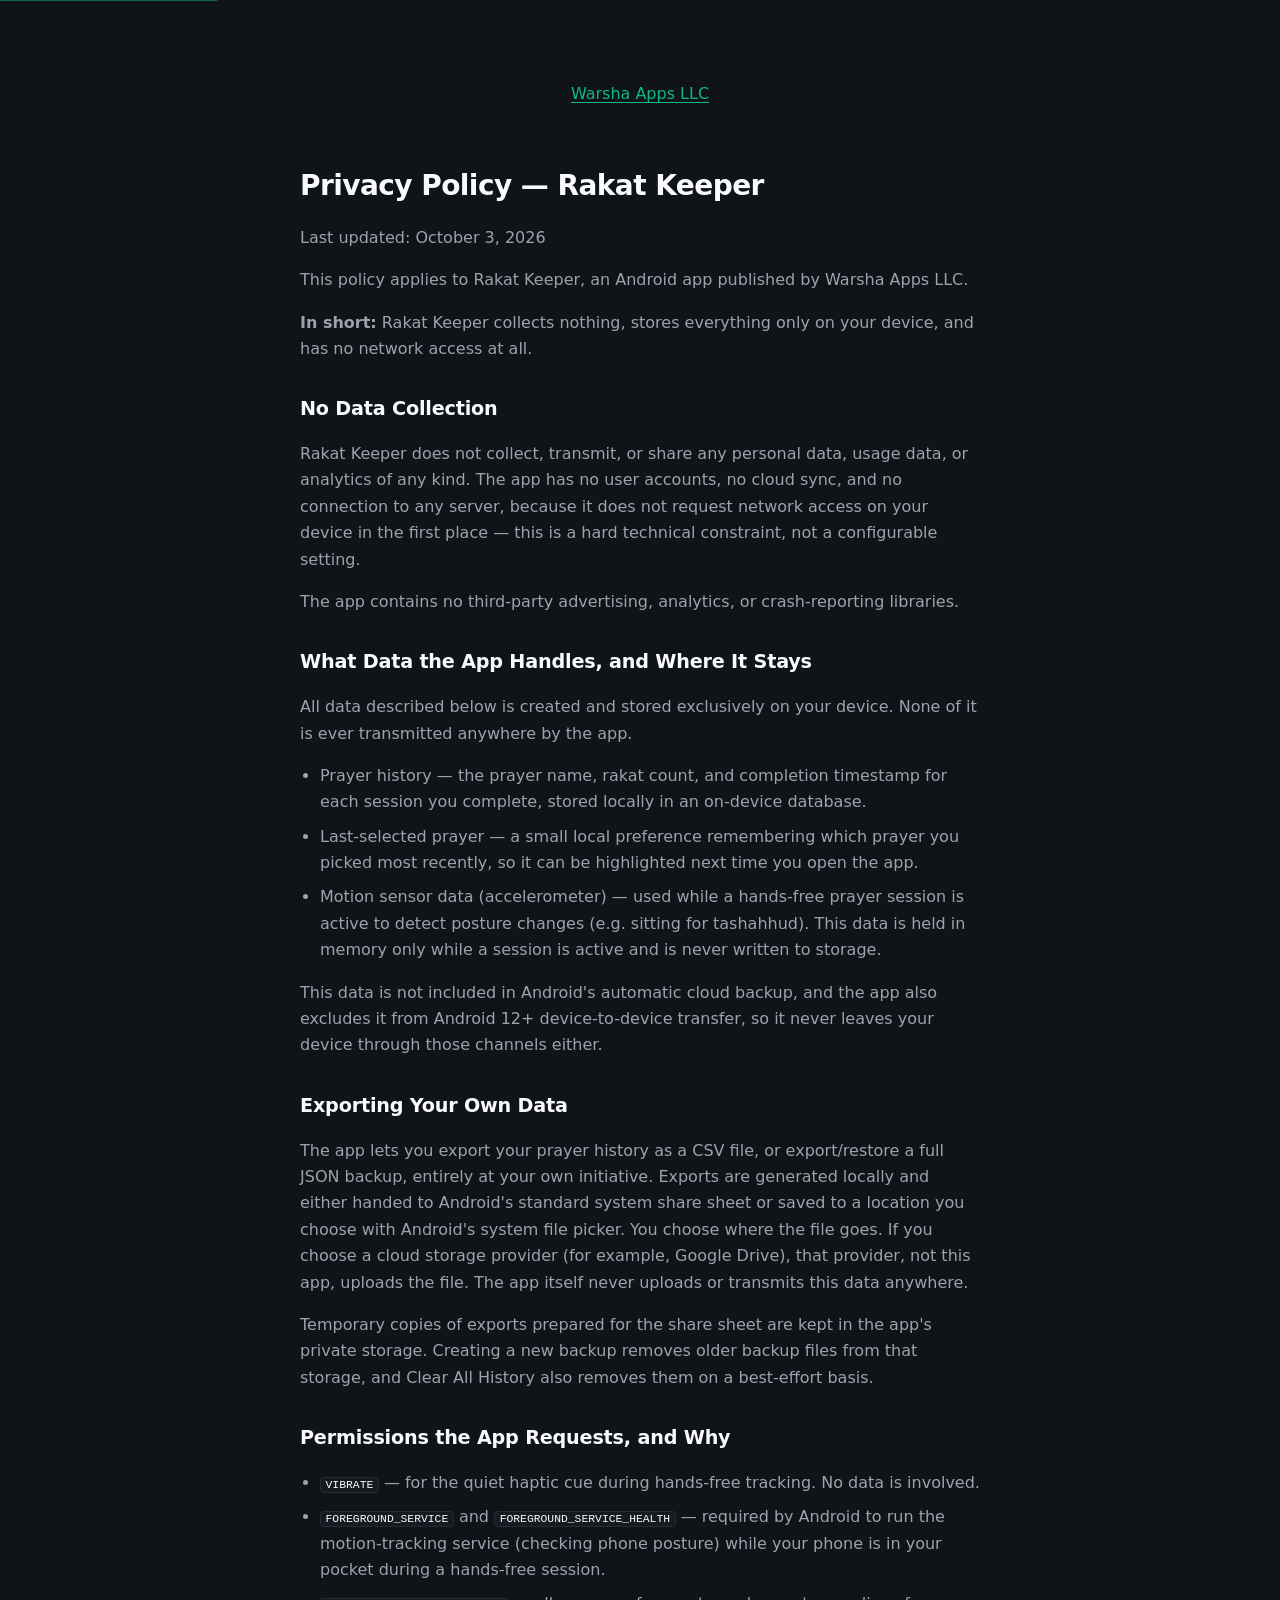
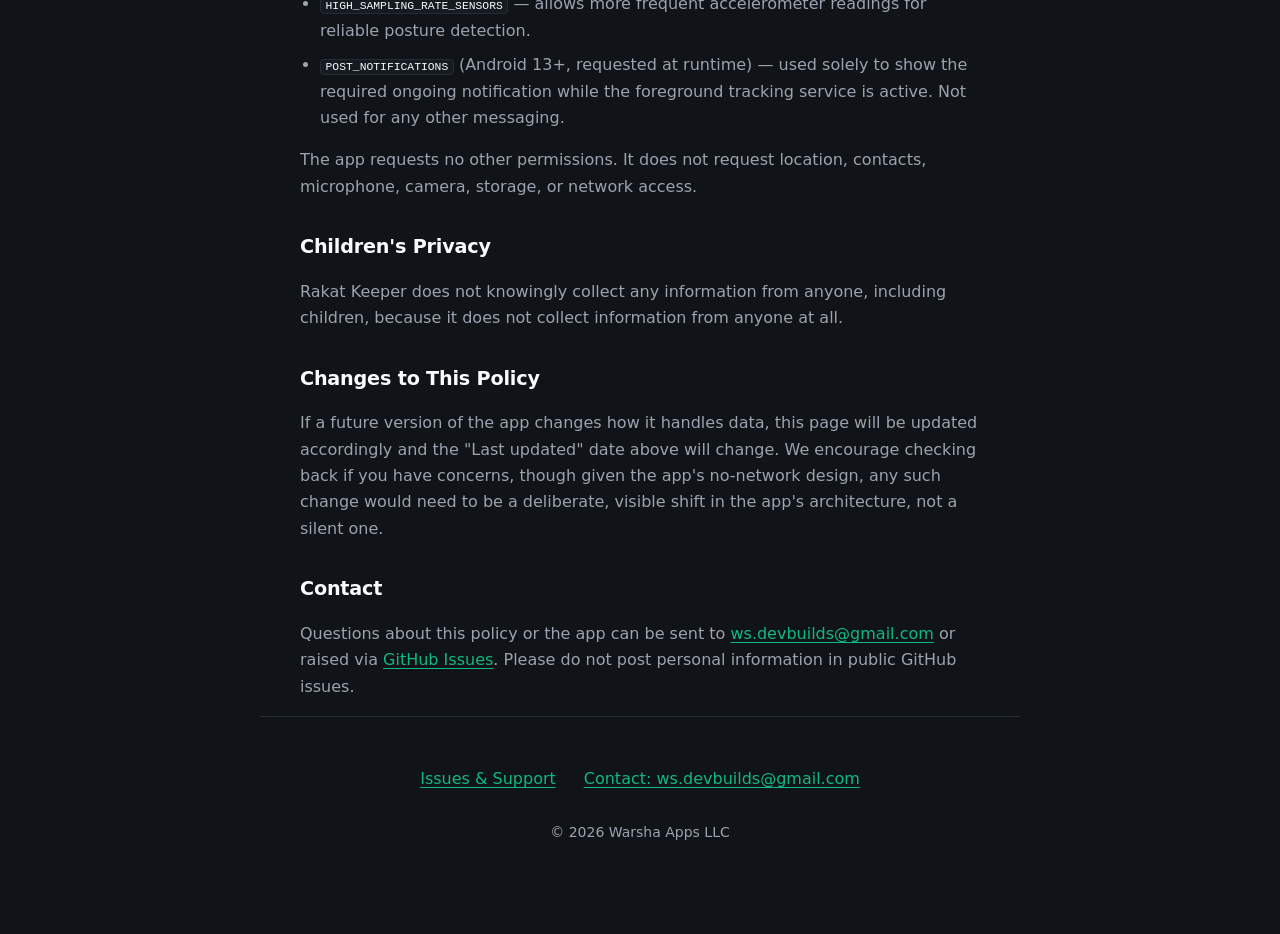
==== privacy/index.html @ 837ea22b "Add privacy policy page at /privacy and link it from the footer" ====
<!DOCTYPE html>
<html lang="en">
<head>
  <meta charset="utf-8">
  <meta name="viewport" content="width=device-width, initial-scale=1.0">
  <title>Privacy Policy - Rakat Keeper | Warsha Apps LLC</title>
  <meta name="description" content="Privacy policy for Rakat Keeper, an Android app published by Warsha Apps LLC.">
  <link rel="icon" href="/favicon.svg" type="image/svg+xml">
  <link rel="stylesheet" href="/styles.css">
</head>
<body>
  <a class="skip-link" href="#main">Skip to main content</a>
  <div class="site-container">
    <header class="hero">
      <a href="/" class="back-link">Warsha Apps LLC</a>
    </header>

    <main id="main" class="policy">
      <h1>Privacy Policy — Rakat Keeper</h1>
      <p>Last updated: October 3, 2026</p>
      <p>This policy applies to Rakat Keeper, an Android app published by Warsha Apps LLC.</p>
      <p><strong>In short:</strong> Rakat Keeper collects nothing, stores everything only on your device, and has no network access at all.</p>

      <h2>No Data Collection</h2>
      <p>Rakat Keeper does not collect, transmit, or share any personal data, usage data, or analytics of any kind. The app has no user accounts, no cloud sync, and no connection to any server, because it does not request network access on your device in the first place — this is a hard technical constraint, not a configurable setting.</p>
      <p>The app contains no third-party advertising, analytics, or crash-reporting libraries.</p>

      <h2>What Data the App Handles, and Where It Stays</h2>
      <p>All data described below is created and stored exclusively on your device. None of it is ever transmitted anywhere by the app.</p>
      <ul>
        <li>Prayer history — the prayer name, rakat count, and completion timestamp for each session you complete, stored locally in an on-device database.</li>
        <li>Last-selected prayer — a small local preference remembering which prayer you picked most recently, so it can be highlighted next time you open the app.</li>
        <li>Motion sensor data (accelerometer) — used while a hands-free prayer session is active to detect posture changes (e.g. sitting for tashahhud). This data is held in memory only while a session is active and is never written to storage.</li>
      </ul>
      <p>This data is not included in Android's automatic cloud backup, and the app also excludes it from Android 12+ device-to-device transfer, so it never leaves your device through those channels either.</p>

      <h2>Exporting Your Own Data</h2>
      <p>The app lets you export your prayer history as a CSV file, or export/restore a full JSON backup, entirely at your own initiative. Exports are generated locally and either handed to Android's standard system share sheet or saved to a location you choose with Android's system file picker. You choose where the file goes. If you choose a cloud storage provider (for example, Google Drive), that provider, not this app, uploads the file. The app itself never uploads or transmits this data anywhere.</p>
      <p>Temporary copies of exports prepared for the share sheet are kept in the app's private storage. Creating a new backup removes older backup files from that storage, and Clear All History also removes them on a best-effort basis.</p>

      <h2>Permissions the App Requests, and Why</h2>
      <ul>
        <li><code>VIBRATE</code> — for the quiet haptic cue during hands-free tracking. No data is involved.</li>
        <li><code>FOREGROUND_SERVICE</code> and <code>FOREGROUND_SERVICE_HEALTH</code> — required by Android to run the motion-tracking service (checking phone posture) while your phone is in your pocket during a hands-free session.</li>
        <li><code>HIGH_SAMPLING_RATE_SENSORS</code> — allows more frequent accelerometer readings for reliable posture detection.</li>
        <li><code>POST_NOTIFICATIONS</code> (Android 13+, requested at runtime) — used solely to show the required ongoing notification while the foreground tracking service is active. Not used for any other messaging.</li>
      </ul>
      <p>The app requests no other permissions. It does not request location, contacts, microphone, camera, storage, or network access.</p>

      <h2>Children's Privacy</h2>
      <p>Rakat Keeper does not knowingly collect any information from anyone, including children, because it does not collect information from anyone at all.</p>

      <h2>Changes to This Policy</h2>
      <p>If a future version of the app changes how it handles data, this page will be updated accordingly and the "Last updated" date above will change. We encourage checking back if you have concerns, though given the app's no-network design, any such change would need to be a deliberate, visible shift in the app's architecture, not a silent one.</p>

      <h2>Contact</h2>
      <p>Questions about this policy or the app can be sent to <a href="mailto:ws.devbuilds@gmail.com">ws.devbuilds@gmail.com</a> or raised via <a href="https://github.com/PlatoonHero/rakat-keeper-issues/issues">GitHub Issues</a>. Please do not post personal information in public GitHub issues.</p>
    </main>

    <footer>
      <nav class="footer-nav" aria-label="Support and policies">
        <ul class="footer-links">
          <li><a href="https://github.com/PlatoonHero/rakat-keeper-issues">Issues &amp; Support</a></li>
          <li><a href="mailto:ws.devbuilds@gmail.com">Contact: ws.devbuilds@gmail.com</a></li>
        </ul>
      </nav>
      <p class="copyright">&copy; 2026 Warsha Apps LLC</p>
    </footer>
  </div>
</body>
</html>
---- styles.css ----
:root {
  color-scheme: dark;
  --bg-color: #101317;
  --card-bg: #161b22;
  --card-border: #262c36;
  --text-main: #f9fafb;
  --text-muted: #9ca3af;
  --accent-color: #10B981;
  --accent-hover: #34d399;
  --focus-ring: #10B981;
}

*,
*::before,
*::after {
  box-sizing: border-box;
}

body {
  margin: 0;
  padding: 0;
  background-color: var(--bg-color);
  color: var(--text-main);
  font-family: system-ui, -apple-system, BlinkMacSystemFont, "Segoe UI", Roboto, Oxygen, Ubuntu, Cantarell, "Helvetica Neue", sans-serif;
  line-height: 1.6;
  min-height: 100vh;
  display: flex;
  flex-direction: column;
}

.skip-link {
  position: fixed;
  top: 0;
  left: 0;
  transform: translateY(-100%);
  background-color: var(--accent-color);
  color: #101317;
  font-weight: 600;
  padding: 12px 16px;
  text-decoration: none;
  z-index: 1000;
  border-radius: 0 0 4px 0;
}

.skip-link:focus {
  transform: translateY(0);
}

.skip-link:hover,
.skip-link:focus-visible {
  color: #101317;
  border-radius: 0 0 4px 0;
  outline-offset: -3px;
}

.site-container {
  width: 100%;
  max-width: 800px;
  margin: 0 auto;
  padding: 0 1.25rem 2.5rem;
  display: flex;
  flex-direction: column;
  flex: 1;
}

header.hero {
  text-align: center;
  padding: 4.5rem 1rem 3rem;
}

h1 {
  font-size: 2.25rem;
  font-weight: 700;
  color: var(--text-main);
  margin: 0 0 0.75rem;
  letter-spacing: -0.02em;
}

.tagline {
  margin: 0 0 1.5rem;
  font-size: 1.15rem;
  color: var(--text-muted);
}

.divider {
  width: 48px;
  height: 2px;
  background-color: var(--accent-color);
  margin: 0 auto;
}

main {
  flex: 1;
}

.intro {
  max-width: 560px;
  margin: 0 auto 3.5rem;
  text-align: center;
}

.intro p {
  margin: 0;
  font-size: 1.05rem;
  color: var(--text-muted);
  line-height: 1.65;
}

h2 {
  font-size: 1.5rem;
  font-weight: 700;
  color: var(--text-main);
  text-align: center;
  margin: 0 0 1.75rem;
  letter-spacing: -0.01em;
}

.approach {
  margin-bottom: 3.5rem;
}

.approach-grid {
  display: grid;
  grid-template-columns: 1fr;
  gap: 1.25rem;
}

@media (min-width: 720px) {
  .approach-grid {
    grid-template-columns: repeat(3, 1fr);
  }
}

.approach-item {
  background-color: var(--card-bg);
  border: 1px solid var(--card-border);
  border-radius: 8px;
  padding: 1.5rem;
  text-align: left;
  transition: border-color 150ms ease;
}

.approach-item h3 {
  font-size: 1.1rem;
  margin: 0 0 0.5rem;
  color: var(--text-main);
}

.approach-item p {
  margin: 0;
  font-size: 0.925rem;
  color: var(--text-muted);
  line-height: 1.55;
}

.apps {
  margin-bottom: 3.5rem;
}

.app-card {
  background-color: var(--card-bg);
  border: 1px solid var(--card-border);
  border-left: 3px solid var(--accent-color);
  border-radius: 8px;
  padding: 1.75rem;
  text-align: left;
  transition: border-color 150ms ease;
}

@media (hover: hover) {
  .approach-item:hover {
    border-color: rgba(16, 185, 129, 0.4);
  }

  .app-card:hover {
    border-color: rgba(16, 185, 129, 0.4);
    border-left-color: var(--accent-color);
  }
}

.app-eyebrow {
  display: inline-block;
  font-size: 0.75rem;
  font-weight: 600;
  color: var(--accent-color);
  text-transform: uppercase;
  letter-spacing: 0.05em;
  margin-bottom: 0.5rem;
}

.app-title {
  margin: 0 0 0.75rem;
  font-size: 1.4rem;
  color: var(--text-main);
}

.app-description {
  margin: 0 0 1.25rem;
  color: var(--text-muted);
  font-size: 0.975rem;
  line-height: 1.65;
}

.feature-list {
  list-style: none;
  padding: 0;
  margin: 0;
  display: flex;
  flex-direction: column;
  gap: 0.5rem;
}

.feature-list li {
  position: relative;
  padding-left: 1.25rem;
  color: var(--text-main);
  font-size: 0.925rem;
  line-height: 1.5;
}

.feature-list li::before {
  content: "";
  position: absolute;
  left: 0;
  top: 0.55em;
  width: 6px;
  height: 6px;
  border-radius: 50%;
  background-color: var(--accent-color);
}

.not-found {
  text-align: center;
  padding: 5rem 1rem;
}

.not-found p {
  color: var(--text-muted);
  font-size: 1.05rem;
  margin: 0 0 2rem;
}

footer {
  margin-top: auto;
  padding: 2.5rem 0 1.5rem;
  border-top: 1px solid var(--card-border);
  text-align: center;
}

.footer-nav {
  margin-bottom: 1.25rem;
}

.footer-links {
  list-style: none;
  padding: 0;
  margin: 0;
  display: flex;
  flex-wrap: wrap;
  justify-content: center;
  align-items: center;
  gap: 1rem 1.75rem;
}

.footer-links a,
.back-link,
a {
  color: var(--accent-color);
  text-decoration: underline;
  text-underline-offset: 3px;
  transition: color 0.15s ease-in-out;
}

.footer-links a,
.back-link {
  display: inline-flex;
  align-items: center;
  min-height: 44px;
}

.footer-links a:hover,
.back-link:hover,
a:hover {
  color: var(--accent-hover);
}

:focus-visible {
  outline: 2px solid var(--focus-ring);
  outline-offset: 3px;
  border-radius: 2px;
}

.copyright {
  margin: 0;
  color: var(--text-muted);
  font-size: 0.875rem;
}

@media (max-width: 480px) {
  .site-container {
    padding: 0 1rem 2rem;
  }

  header.hero {
    padding: 3.5rem 0.5rem 2rem;
  }

  h1 {
    font-size: 1.75rem;
  }

  .app-card {
    padding: 1.25rem;
  }

  .footer-links {
    flex-direction: column;
    align-items: center;
    gap: 0.75rem;
  }
}

@media (prefers-reduced-motion: reduce) {
  *,
  *::before,
  *::after {
    animation-duration: 0.01ms !important;
    animation-iteration-count: 1 !important;
    transition-duration: 0.01ms !important;
    scroll-behavior: auto !important;
  }

  .approach-item,
  .app-card {
    transition: none !important;
  }
}

.policy {
  max-width: 680px;
  margin: 0 auto;
}

.policy h1 {
  text-align: left;
  font-size: 1.75rem;
  margin: 0 0 0.75rem;
}

.policy h2 {
  text-align: left;
  font-size: 1.2rem;
  margin: 2rem 0 0.75rem;
}

.policy p,
.policy li {
  color: var(--text-muted);
  line-height: 1.65;
}

.policy ul {
  padding-left: 1.25rem;
}

.policy li {
  margin-bottom: 0.5rem;
}

.policy code {
  font-size: 0.875em;
  background: var(--card-bg);
  border: 1px solid var(--card-border);
  border-radius: 4px;
  padding: 0.1em 0.4em;
  color: var(--text-main);
}
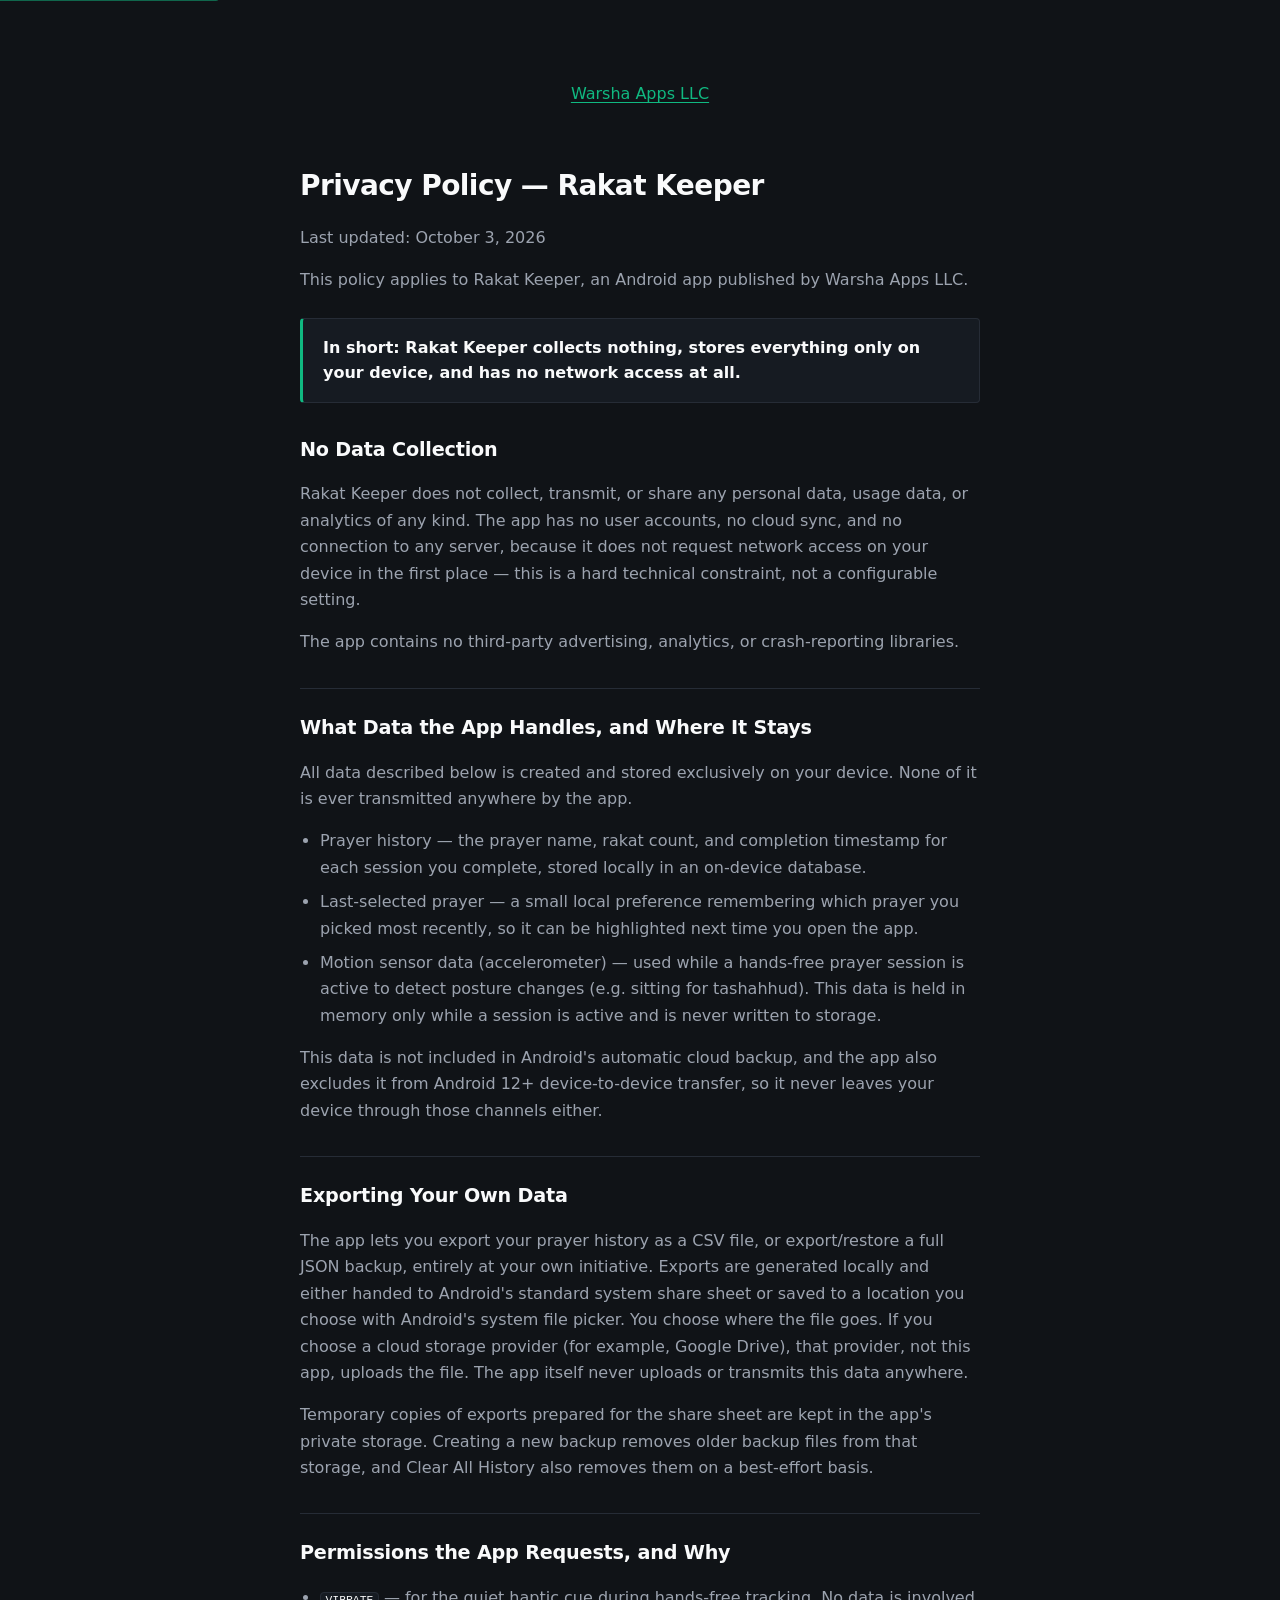
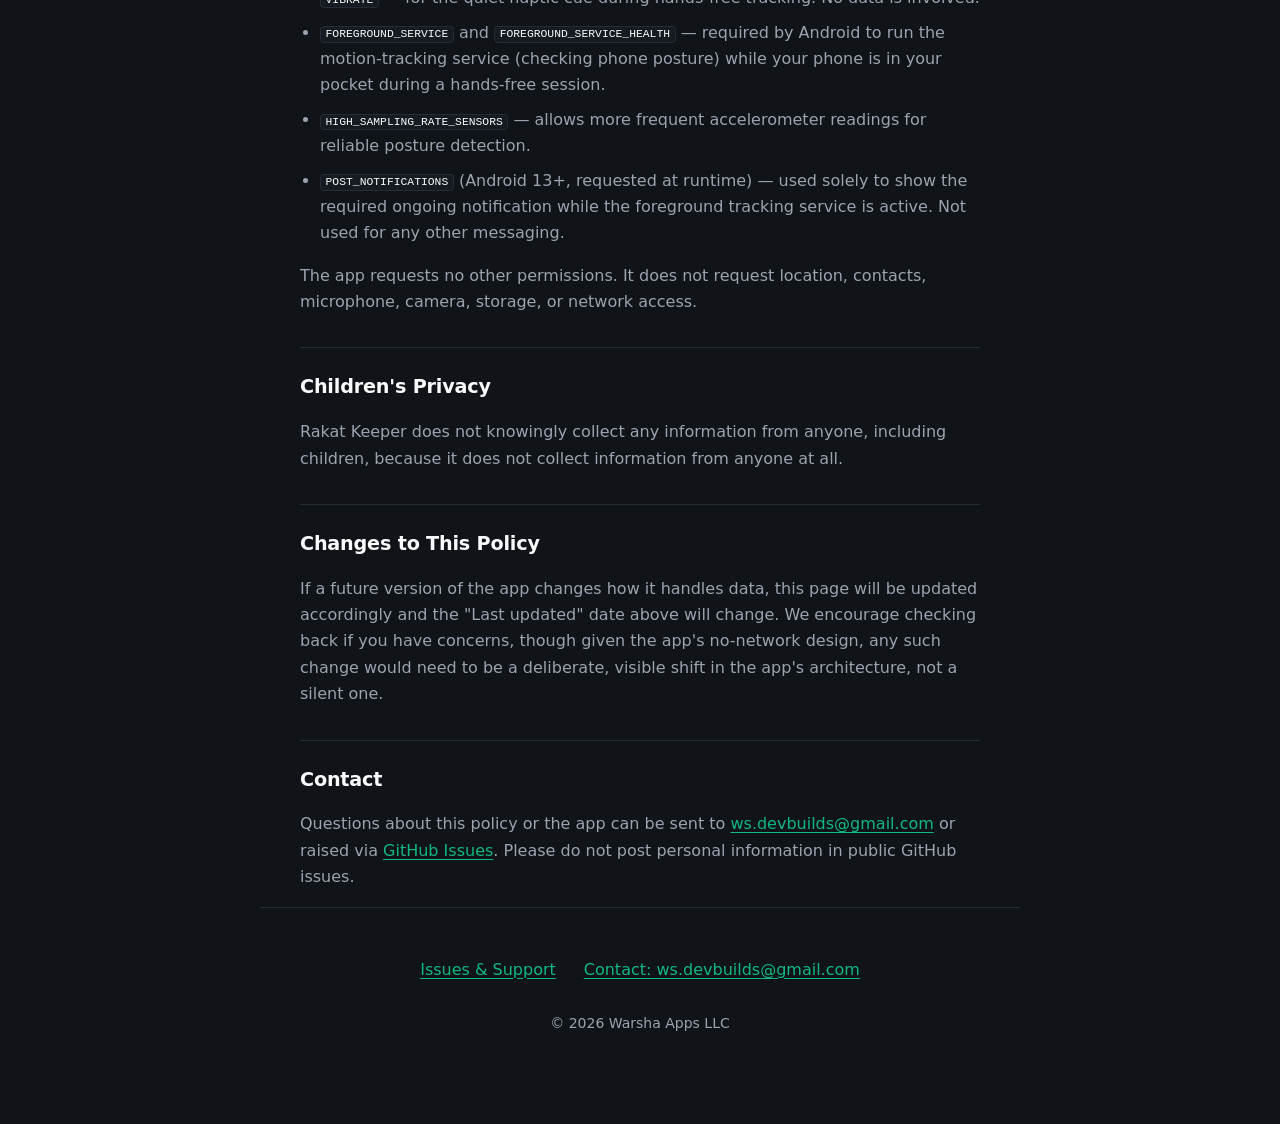
==== commit c934e184: "Add summary callout and section dividers to privacy page; scope link hover to hover-capable devices" ====
--- a/privacy/index.html
+++ b/privacy/index.html
@@ -19,7 +19,9 @@
       <h1>Privacy Policy — Rakat Keeper</h1>
       <p>Last updated: October 3, 2026</p>
       <p>This policy applies to Rakat Keeper, an Android app published by Warsha Apps LLC.</p>
-      <p><strong>In short:</strong> Rakat Keeper collects nothing, stores everything only on your device, and has no network access at all.</p>
+      <div class="summary-box">
+        <strong>In short: Rakat Keeper collects nothing, stores everything only on your device, and has no network access at all.</strong>
+      </div>
 
       <h2>No Data Collection</h2>
       <p>Rakat Keeper does not collect, transmit, or share any personal data, usage data, or analytics of any kind. The app has no user accounts, no cloud sync, and no connection to any server, because it does not request network access on your device in the first place — this is a hard technical constraint, not a configurable setting.</p>
--- a/styles.css
+++ b/styles.css
@@ -278,10 +278,12 @@
   min-height: 44px;
 }
 
-.footer-links a:hover,
-.back-link:hover,
-a:hover {
-  color: var(--accent-hover);
+@media (hover: hover) {
+  .footer-links a:hover,
+  .back-link:hover,
+  a:hover {
+    color: var(--accent-hover);
+  }
 }
 
 :focus-visible {
@@ -347,10 +349,27 @@
   margin: 0 0 0.75rem;
 }
 
+.summary-box {
+  background-color: var(--card-bg);
+  border: 1px solid var(--card-border);
+  border-left: 3px solid var(--accent-color);
+  border-radius: 4px;
+  padding: 1rem 1.25rem;
+  margin: 1.5rem 0;
+  color: var(--text-main);
+}
+
 .policy h2 {
   text-align: left;
   font-size: 1.2rem;
   margin: 2rem 0 0.75rem;
+  padding-top: 1.5rem;
+  border-top: 1px solid var(--card-border);
+}
+
+.policy .summary-box + h2 {
+  border-top: none;
+  padding-top: 0;
 }
 
 .policy p,
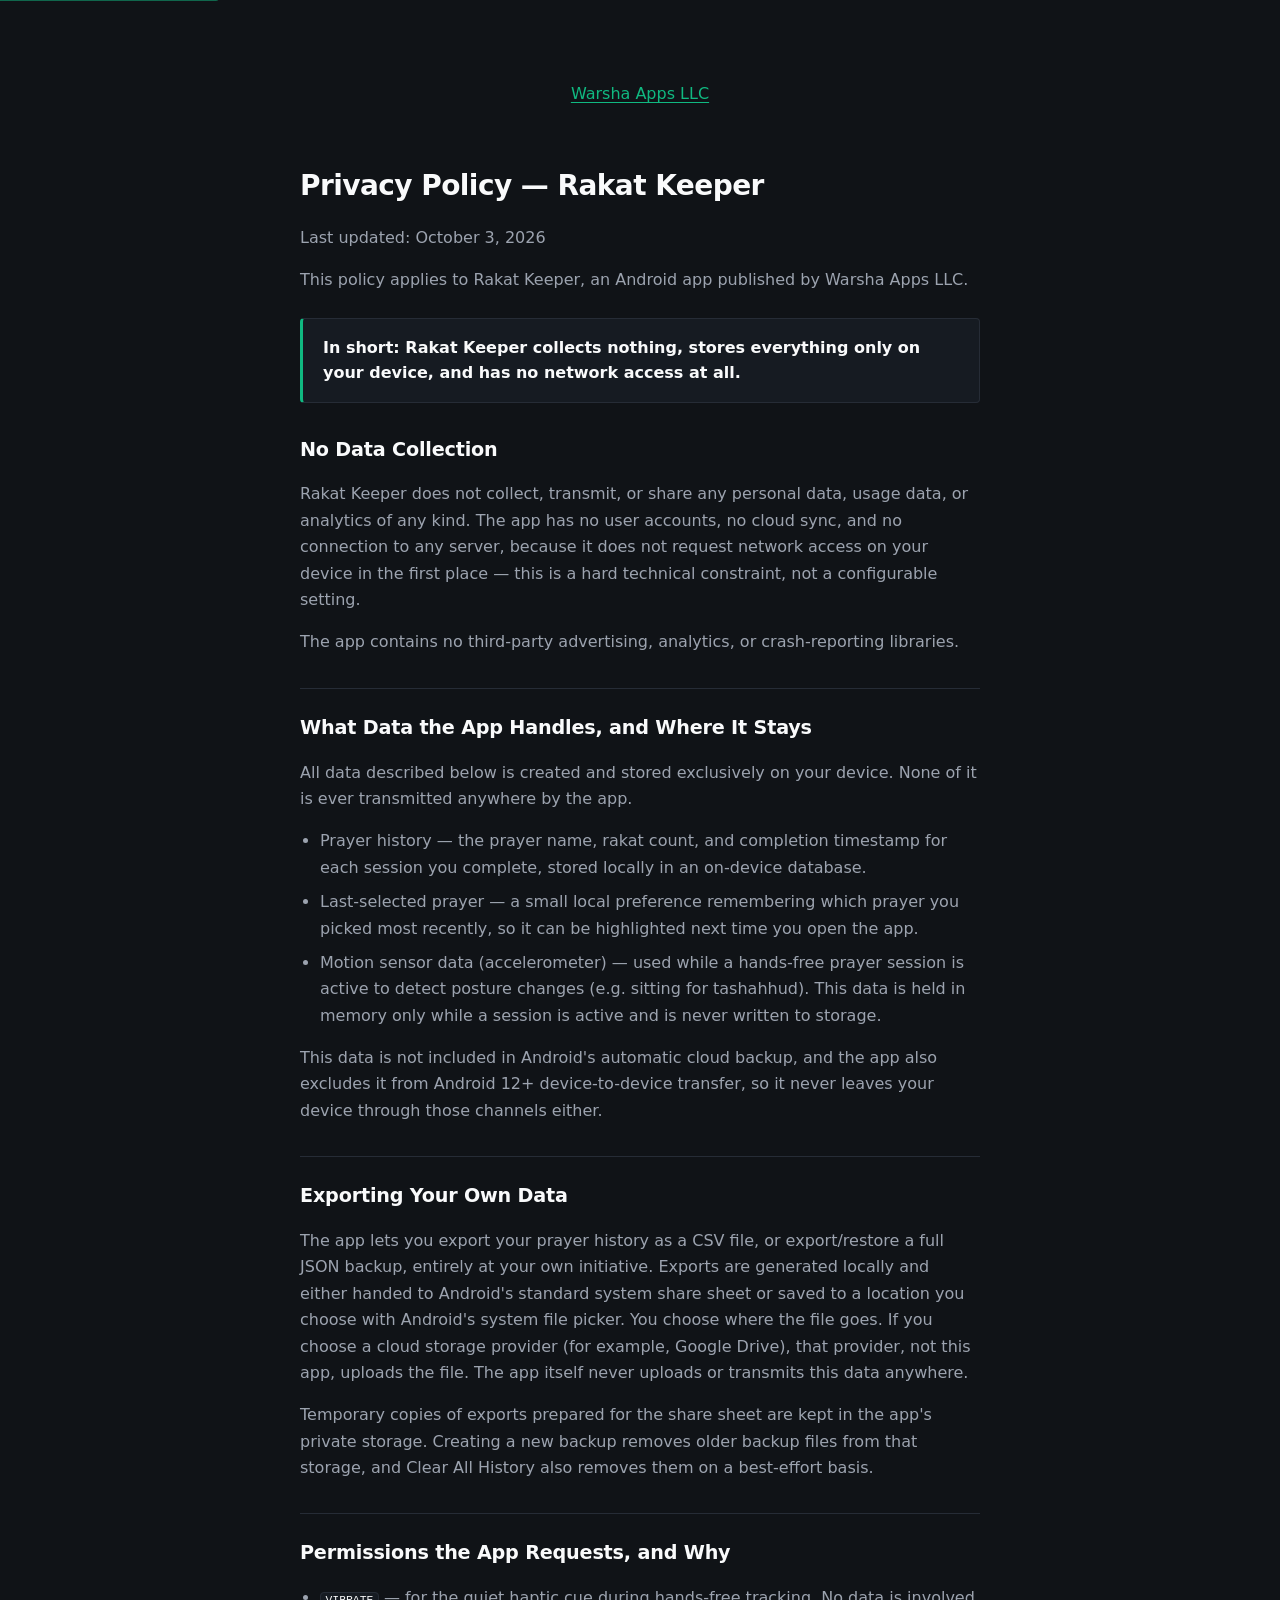
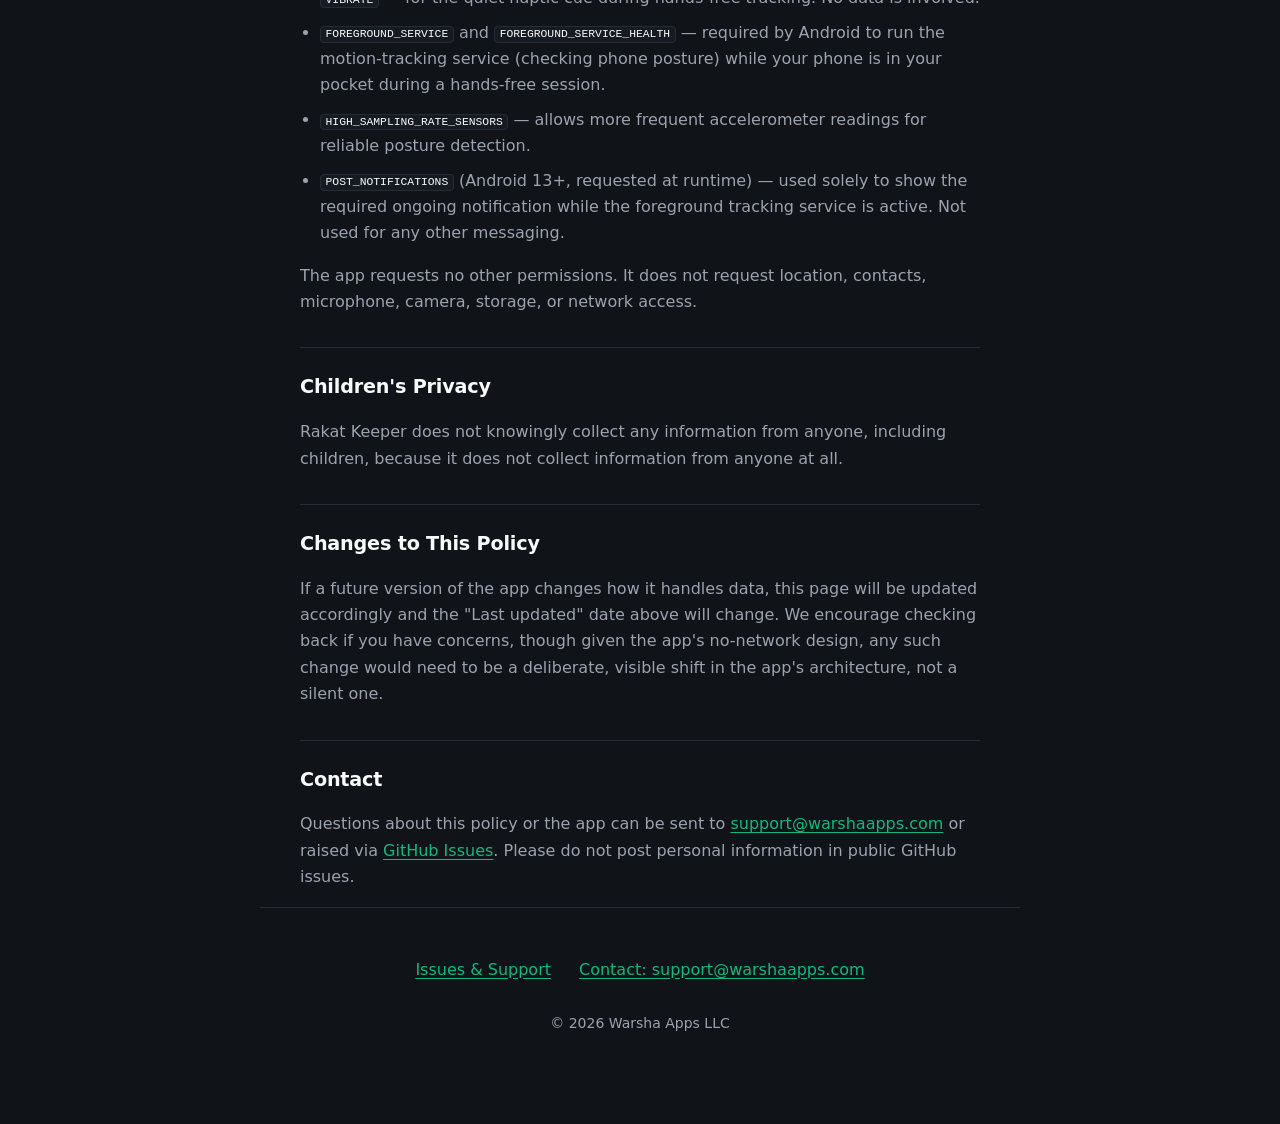
==== commit bb575a86: "Use support@warshaapps.com as the public contact email" ====
--- a/privacy/index.html
+++ b/privacy/index.html
@@ -56,14 +56,14 @@
       <p>If a future version of the app changes how it handles data, this page will be updated accordingly and the "Last updated" date above will change. We encourage checking back if you have concerns, though given the app's no-network design, any such change would need to be a deliberate, visible shift in the app's architecture, not a silent one.</p>
 
       <h2>Contact</h2>
-      <p>Questions about this policy or the app can be sent to <a href="mailto:ws.devbuilds@gmail.com">ws.devbuilds@gmail.com</a> or raised via <a href="https://github.com/PlatoonHero/rakat-keeper-issues/issues">GitHub Issues</a>. Please do not post personal information in public GitHub issues.</p>
+      <p>Questions about this policy or the app can be sent to <a href="mailto:support@warshaapps.com">support@warshaapps.com</a> or raised via <a href="https://github.com/PlatoonHero/rakat-keeper-issues/issues">GitHub Issues</a>. Please do not post personal information in public GitHub issues.</p>
     </main>
 
     <footer>
       <nav class="footer-nav" aria-label="Support and policies">
         <ul class="footer-links">
           <li><a href="https://github.com/PlatoonHero/rakat-keeper-issues">Issues &amp; Support</a></li>
-          <li><a href="mailto:ws.devbuilds@gmail.com">Contact: ws.devbuilds@gmail.com</a></li>
+          <li><a href="mailto:support@warshaapps.com">Contact: support@warshaapps.com</a></li>
         </ul>
       </nav>
       <p class="copyright">&copy; 2026 Warsha Apps LLC</p>
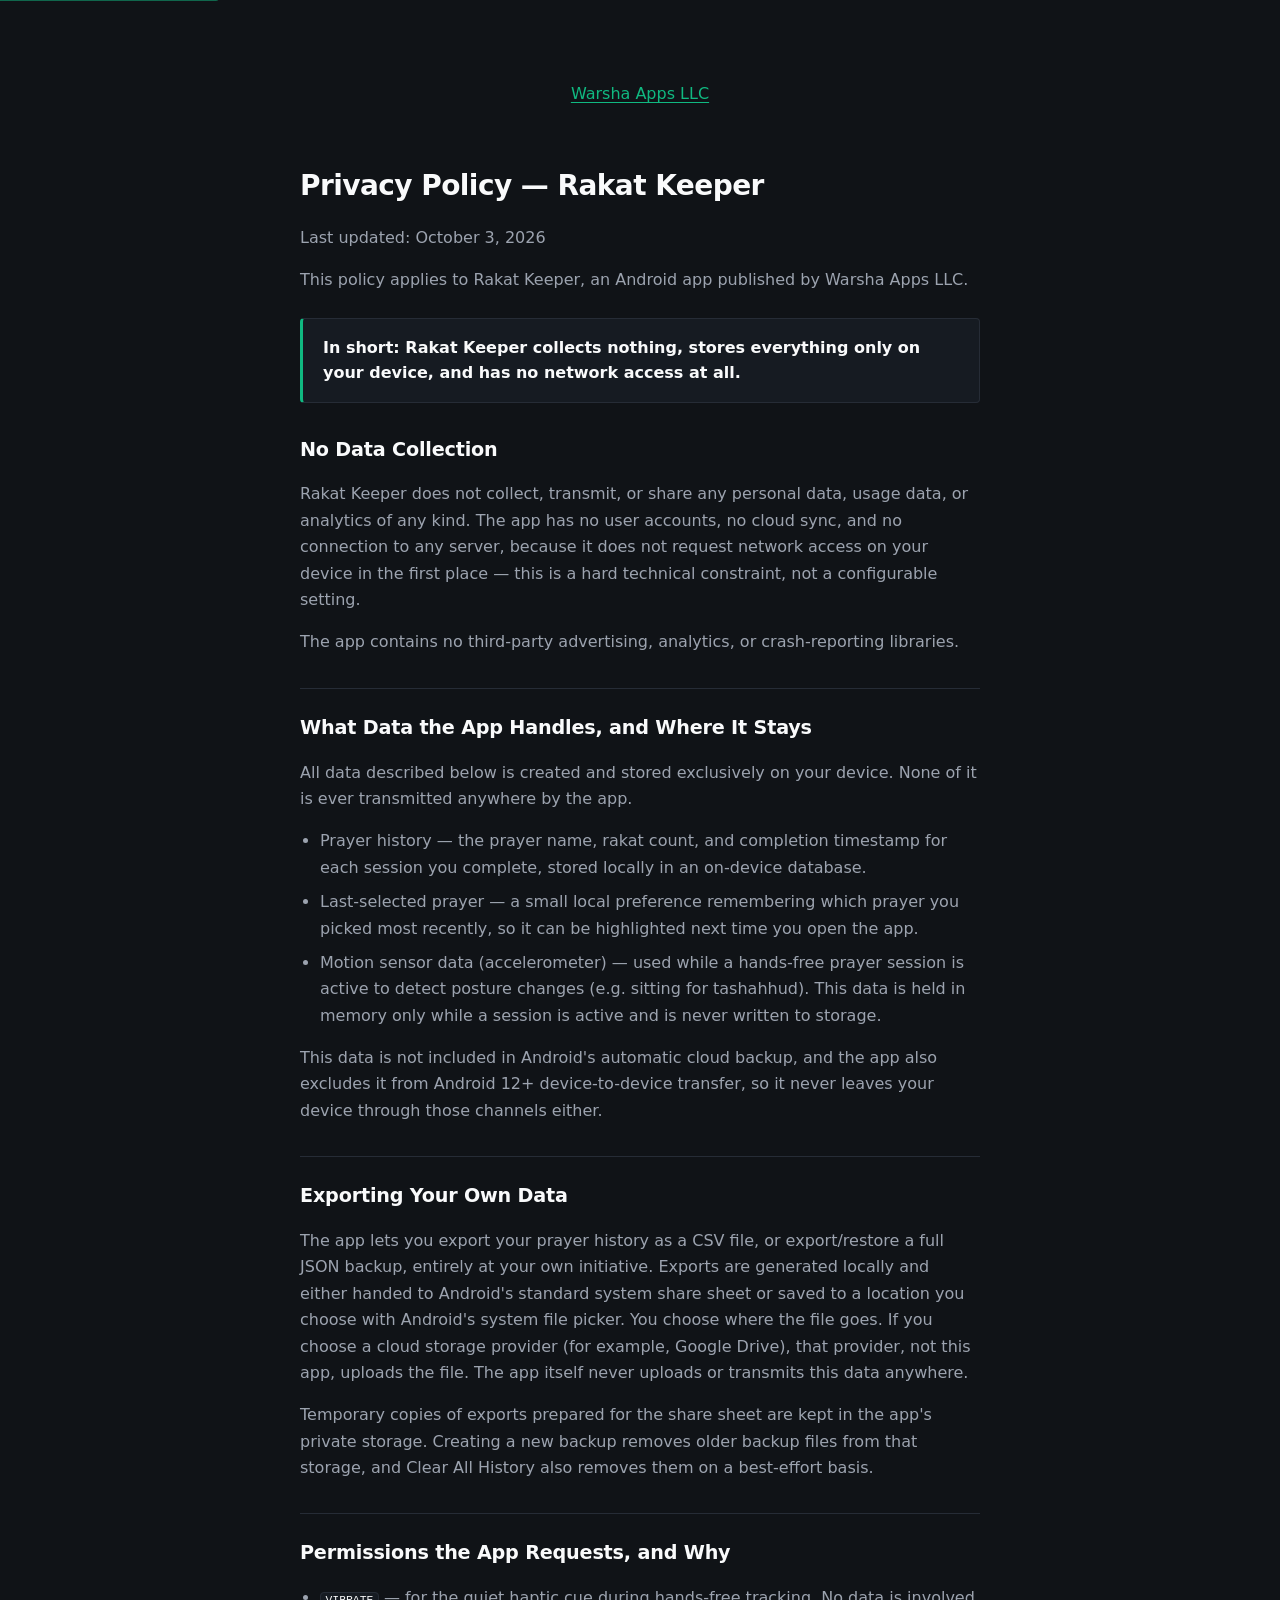
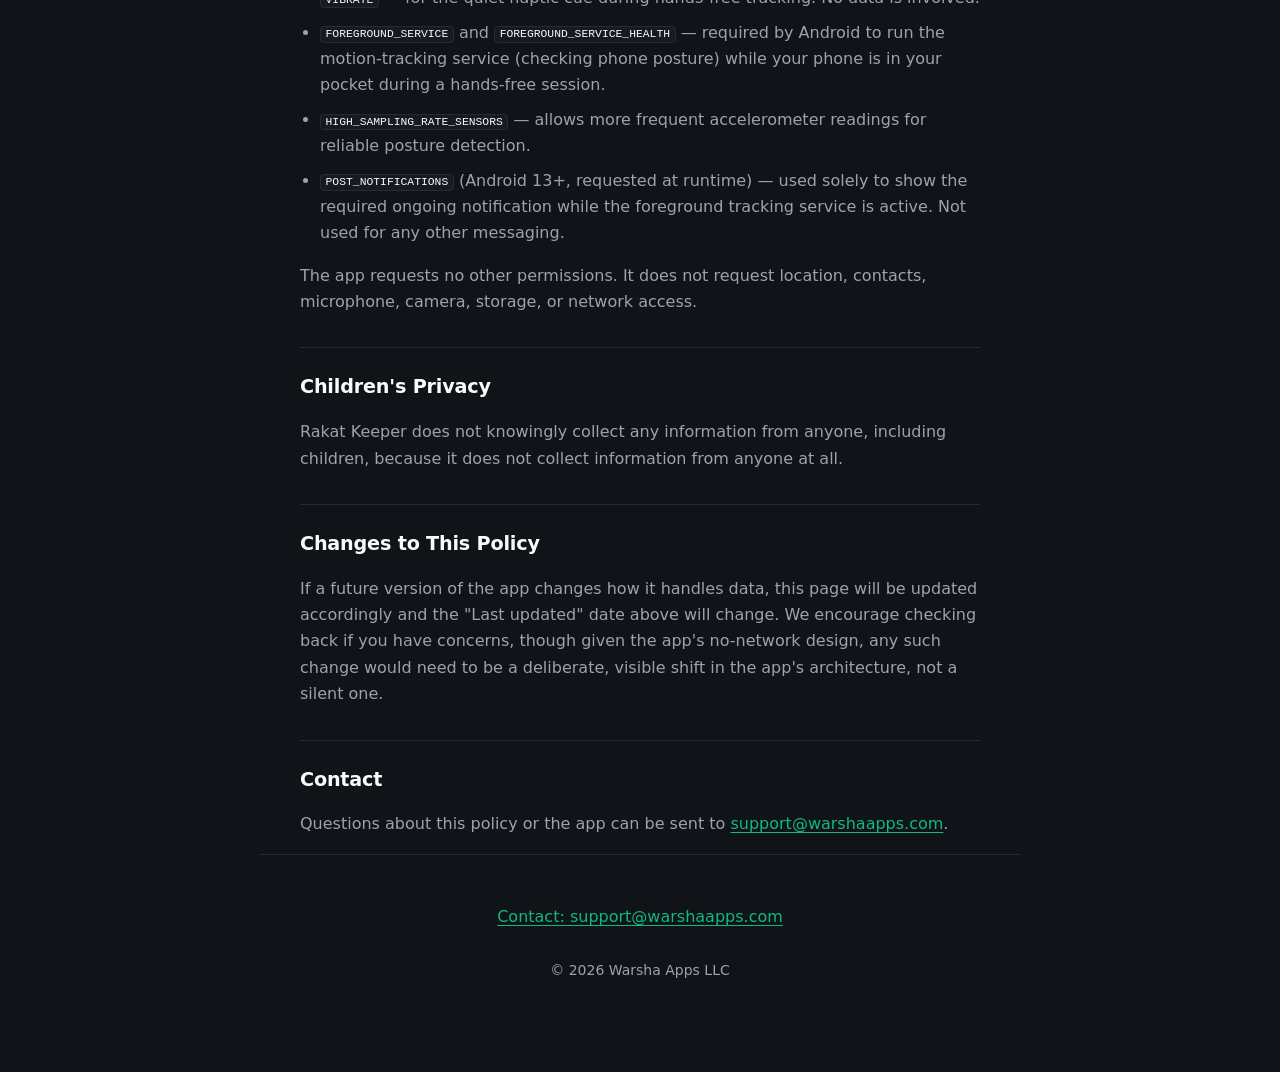
==== commit 3f8b8dd7: "Remove GitHub Issues references; email-only support contact" ====
--- a/privacy/index.html
+++ b/privacy/index.html
@@ -56,13 +56,12 @@
       <p>If a future version of the app changes how it handles data, this page will be updated accordingly and the "Last updated" date above will change. We encourage checking back if you have concerns, though given the app's no-network design, any such change would need to be a deliberate, visible shift in the app's architecture, not a silent one.</p>
 
       <h2>Contact</h2>
-      <p>Questions about this policy or the app can be sent to <a href="mailto:support@warshaapps.com">support@warshaapps.com</a> or raised via <a href="https://github.com/PlatoonHero/rakat-keeper-issues/issues">GitHub Issues</a>. Please do not post personal information in public GitHub issues.</p>
+      <p>Questions about this policy or the app can be sent to <a href="mailto:support@warshaapps.com">support@warshaapps.com</a>.</p>
     </main>
 
     <footer>
       <nav class="footer-nav" aria-label="Support and policies">
         <ul class="footer-links">
-          <li><a href="https://github.com/PlatoonHero/rakat-keeper-issues">Issues &amp; Support</a></li>
           <li><a href="mailto:support@warshaapps.com">Contact: support@warshaapps.com</a></li>
         </ul>
       </nav>
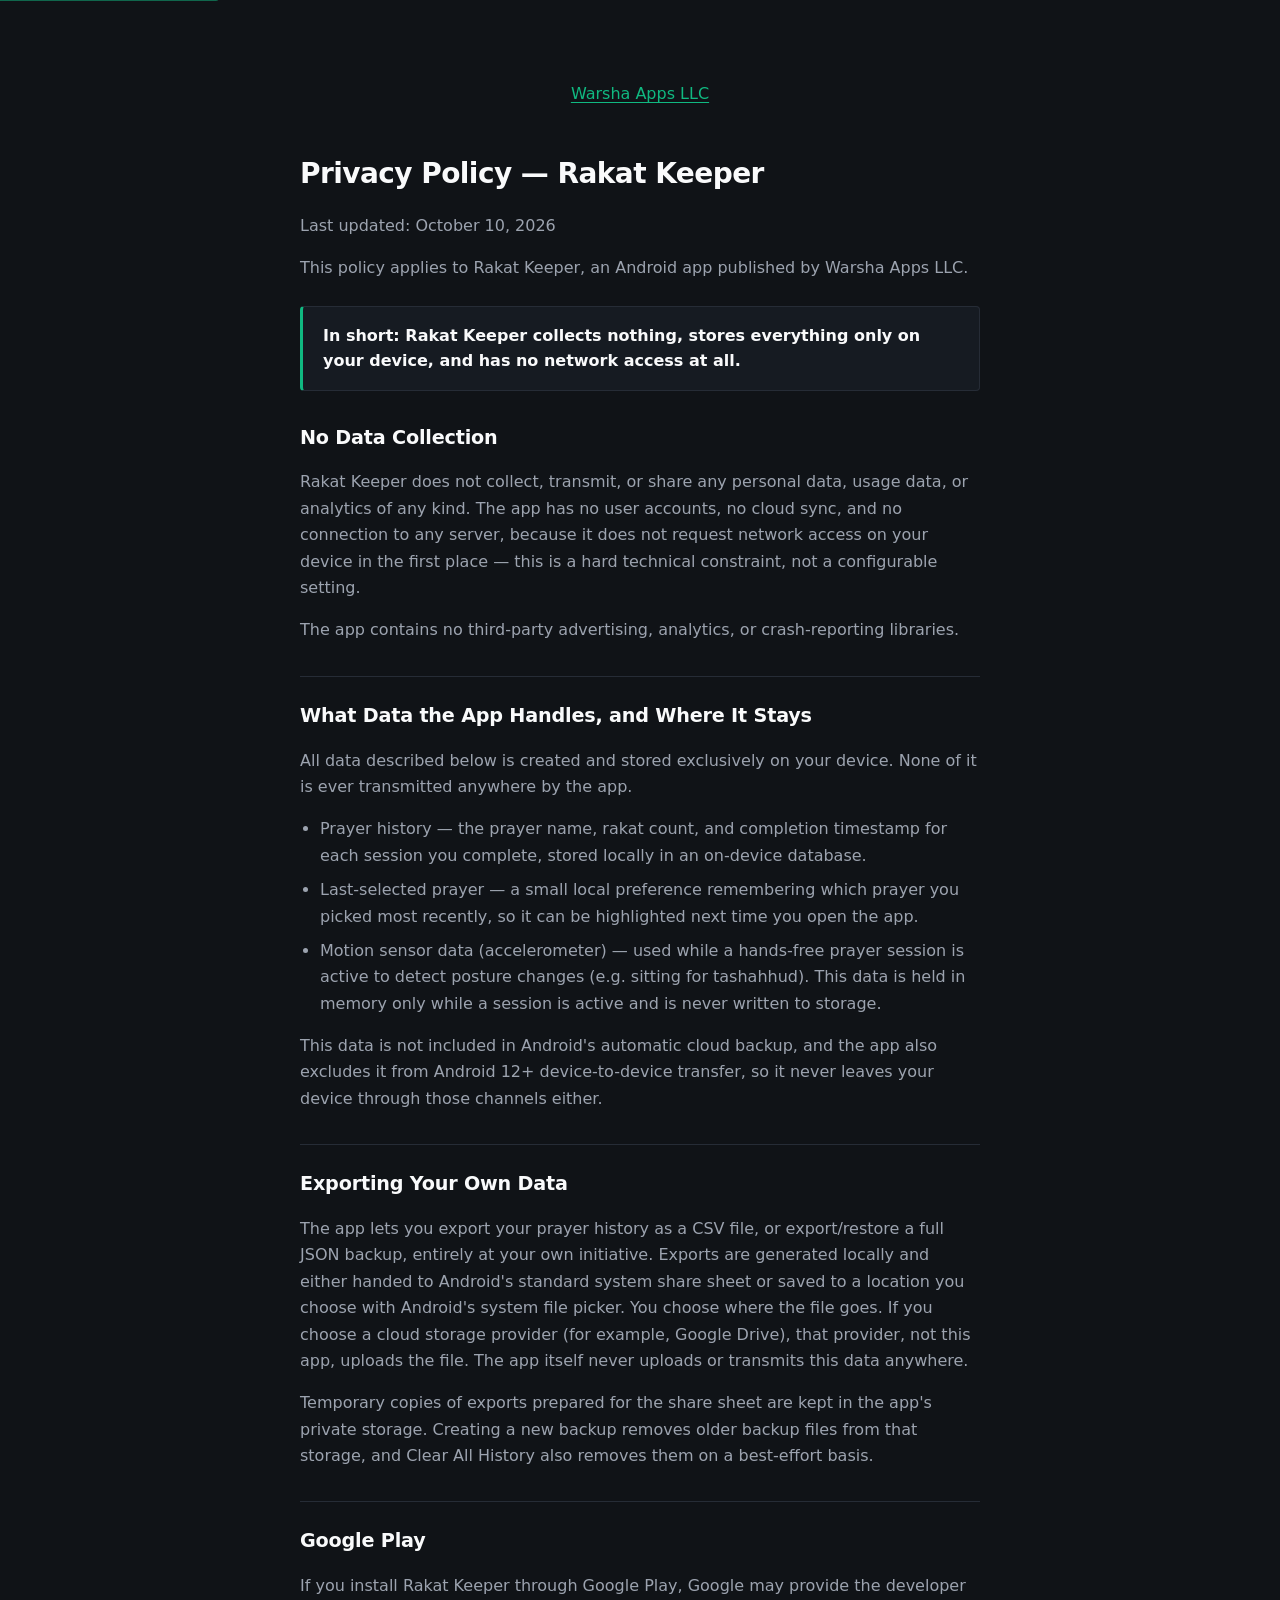
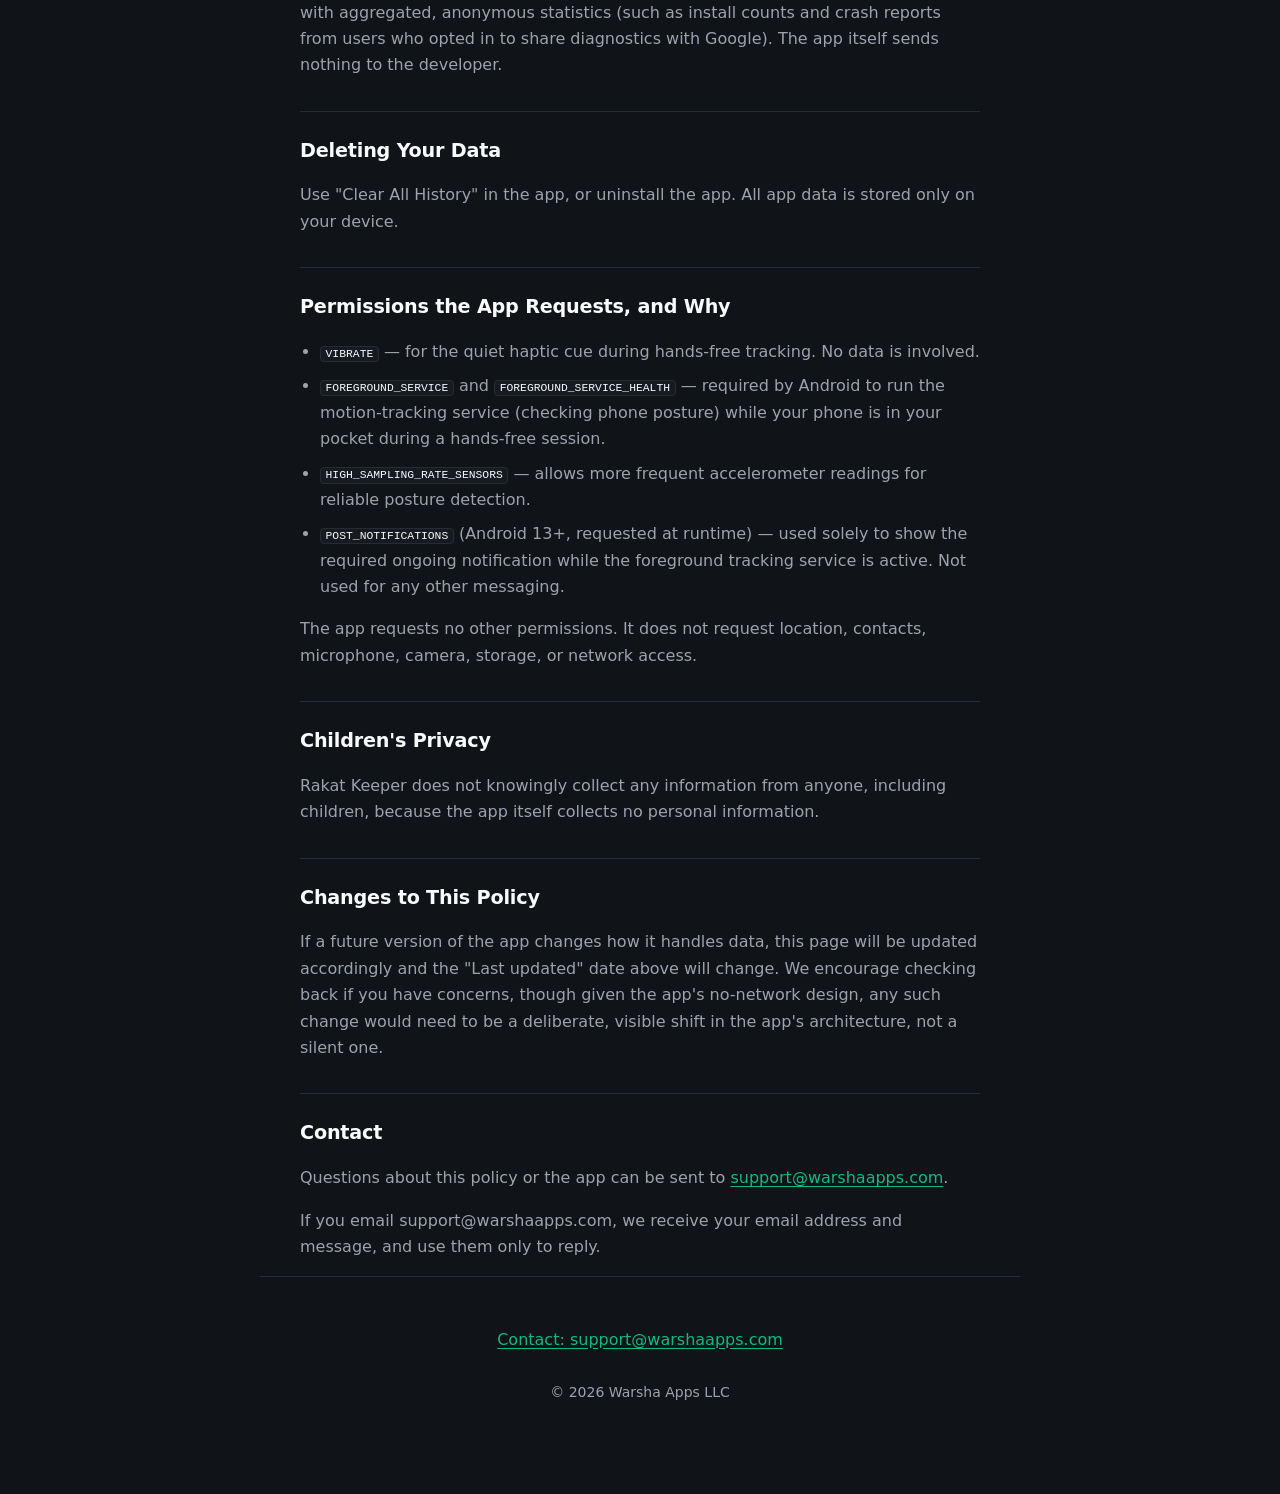
==== commit fd098361: "Privacy policy: add Google Play, data deletion, contact notes; narrow children's wording" ====
--- a/privacy/index.html
+++ b/privacy/index.html
@@ -17,7 +17,7 @@
 
     <main id="main" class="policy">
       <h1>Privacy Policy — Rakat Keeper</h1>
-      <p>Last updated: October 3, 2026</p>
+      <p>Last updated: October 10, 2026</p>
       <p>This policy applies to Rakat Keeper, an Android app published by Warsha Apps LLC.</p>
       <div class="summary-box">
         <strong>In short: Rakat Keeper collects nothing, stores everything only on your device, and has no network access at all.</strong>
@@ -40,6 +40,12 @@
       <p>The app lets you export your prayer history as a CSV file, or export/restore a full JSON backup, entirely at your own initiative. Exports are generated locally and either handed to Android's standard system share sheet or saved to a location you choose with Android's system file picker. You choose where the file goes. If you choose a cloud storage provider (for example, Google Drive), that provider, not this app, uploads the file. The app itself never uploads or transmits this data anywhere.</p>
       <p>Temporary copies of exports prepared for the share sheet are kept in the app's private storage. Creating a new backup removes older backup files from that storage, and Clear All History also removes them on a best-effort basis.</p>
 
+      <h2>Google Play</h2>
+      <p>If you install Rakat Keeper through Google Play, Google may provide the developer with aggregated, anonymous statistics (such as install counts and crash reports from users who opted in to share diagnostics with Google). The app itself sends nothing to the developer.</p>
+
+      <h2>Deleting Your Data</h2>
+      <p>Use "Clear All History" in the app, or uninstall the app. All app data is stored only on your device.</p>
+
       <h2>Permissions the App Requests, and Why</h2>
       <ul>
         <li><code>VIBRATE</code> — for the quiet haptic cue during hands-free tracking. No data is involved.</li>
@@ -50,13 +56,14 @@
       <p>The app requests no other permissions. It does not request location, contacts, microphone, camera, storage, or network access.</p>
 
       <h2>Children's Privacy</h2>
-      <p>Rakat Keeper does not knowingly collect any information from anyone, including children, because it does not collect information from anyone at all.</p>
+      <p>Rakat Keeper does not knowingly collect any information from anyone, including children, because the app itself collects no personal information.</p>
 
       <h2>Changes to This Policy</h2>
       <p>If a future version of the app changes how it handles data, this page will be updated accordingly and the "Last updated" date above will change. We encourage checking back if you have concerns, though given the app's no-network design, any such change would need to be a deliberate, visible shift in the app's architecture, not a silent one.</p>
 
       <h2>Contact</h2>
       <p>Questions about this policy or the app can be sent to <a href="mailto:support@warshaapps.com">support@warshaapps.com</a>.</p>
+      <p>If you email support@warshaapps.com, we receive your email address and message, and use them only to reply.</p>
     </main>
 
     <footer>
--- a/styles.css
+++ b/styles.css
@@ -64,8 +64,9 @@
 }
 
 header.hero {
+  --hero-gap: 2.25rem;
   text-align: center;
-  padding: 4.5rem 1rem 3rem;
+  padding: 4.5rem 1rem var(--hero-gap);
 }
 
 h1 {
@@ -77,7 +78,7 @@
 }
 
 .tagline {
-  margin: 0 0 1.5rem;
+  margin: 0 0 var(--hero-gap);
   font-size: 1.15rem;
   color: var(--text-muted);
 }
@@ -158,15 +159,26 @@
 }
 
 .app-card {
+  position: relative;
+  overflow: hidden;
   background-color: var(--card-bg);
   border: 1px solid var(--card-border);
-  border-left: 3px solid var(--accent-color);
   border-radius: 8px;
   padding: 1.75rem;
   text-align: left;
   transition: border-color 150ms ease;
 }
 
+.app-card::before {
+  content: "";
+  position: absolute;
+  top: 0;
+  bottom: 0;
+  left: 0;
+  width: 3px;
+  background-color: var(--accent-color);
+}
+
 @media (hover: hover) {
   .approach-item:hover {
     border-color: rgba(16, 185, 129, 0.4);
@@ -174,7 +186,6 @@
 
   .app-card:hover {
     border-color: rgba(16, 185, 129, 0.4);
-    border-left-color: var(--accent-color);
   }
 }
 
@@ -304,7 +315,8 @@
   }
 
   header.hero {
-    padding: 3.5rem 0.5rem 2rem;
+    --hero-gap: 2rem;
+    padding: 3.5rem 0.5rem var(--hero-gap);
   }
 
   h1 {
@@ -338,6 +350,148 @@
   }
 }
 
+/* Home Page Scoped Styles */
+
+body.home {
+  --section-gap: 2.75rem;
+}
+
+body.home .site-container {
+  max-width: 960px;
+}
+
+body.home header.hero {
+  position: relative;
+}
+
+body.home header.hero::before {
+  content: "";
+  position: absolute;
+  top: 50%;
+  left: 50%;
+  transform: translate(-50%, -50%);
+  width: 100%;
+  max-width: 640px;
+  height: 260px;
+  background: radial-gradient(ellipse at center, rgba(16, 185, 129, 0.12) 0%, rgba(16, 185, 129, 0) 70%);
+  pointer-events: none;
+  z-index: 0;
+}
+
+body.home header.hero h1 {
+  position: relative;
+  z-index: 1;
+  font-size: clamp(2.5rem, 6vw, 3.5rem);
+  line-height: 1.15;
+}
+
+body.home header.hero .tagline,
+body.home header.hero .divider {
+  position: relative;
+  z-index: 1;
+}
+
+body.home .intro {
+  margin: 0 auto var(--section-gap);
+}
+
+body.home .approach {
+  margin-bottom: var(--section-gap);
+}
+
+body.home .approach-item {
+  border-radius: 14px;
+  background: transparent;
+  border: 1px solid var(--card-border);
+  box-shadow: none;
+}
+
+body.home .app-card {
+  border-radius: 14px;
+  background: linear-gradient(180deg, #1d232c 0%, var(--card-bg) 100%);
+  border: 1px solid var(--card-border);
+  box-shadow: inset 0 1px 0 0 rgba(255, 255, 255, 0.05), 0 4px 20px rgba(0, 0, 0, 0.25);
+}
+
+body.home .approach-item:hover,
+body.home .app-card:hover {
+  border-color: var(--card-border);
+}
+
+body.home .apps {
+  margin-bottom: var(--section-gap);
+}
+
+body.home .app-card {
+  display: flex;
+  flex-direction: column;
+  gap: 2rem;
+  padding: 1.75rem;
+}
+
+body.home .app-card::before {
+  z-index: 2;
+}
+
+body.home .app-card-body {
+  width: 100%;
+}
+
+body.home .phone-pair {
+  display: flex;
+  justify-content: center;
+  align-items: flex-start;
+  gap: clamp(0.5rem, 3vw, 1rem);
+  width: 100%;
+}
+
+body.home .phone {
+  border-radius: 28px;
+  border: 6px solid #232832;
+  background-color: #0b0e11;
+  overflow: hidden;
+  box-shadow: 0 12px 32px rgba(0, 0, 0, 0.45), 0 2px 8px rgba(0, 0, 0, 0.3);
+  width: 44%;
+  max-width: 220px;
+  flex: 0 0 44%;
+}
+
+body.home .phone img {
+  display: block;
+  width: 100%;
+  height: auto;
+}
+
+@media (min-width: 800px) {
+  body.home .app-card {
+    display: grid;
+    grid-template-columns: 1fr 1fr;
+    align-items: center;
+    gap: 2.5rem;
+    padding: 2.5rem;
+  }
+
+  body.home .phone-pair {
+    gap: 1.25rem;
+  }
+
+  body.home .phone-pair .phone {
+    width: 100%;
+    max-width: 200px;
+    flex: 1 1 0;
+  }
+
+  body.home .phone-pair .phone:nth-child(2) {
+    margin-top: 2rem;
+  }
+}
+
+@media (max-width: 480px) {
+  body.home {
+    --section-gap: 2rem;
+  }
+}
+
 .policy {
   max-width: 680px;
   margin: 0 auto;
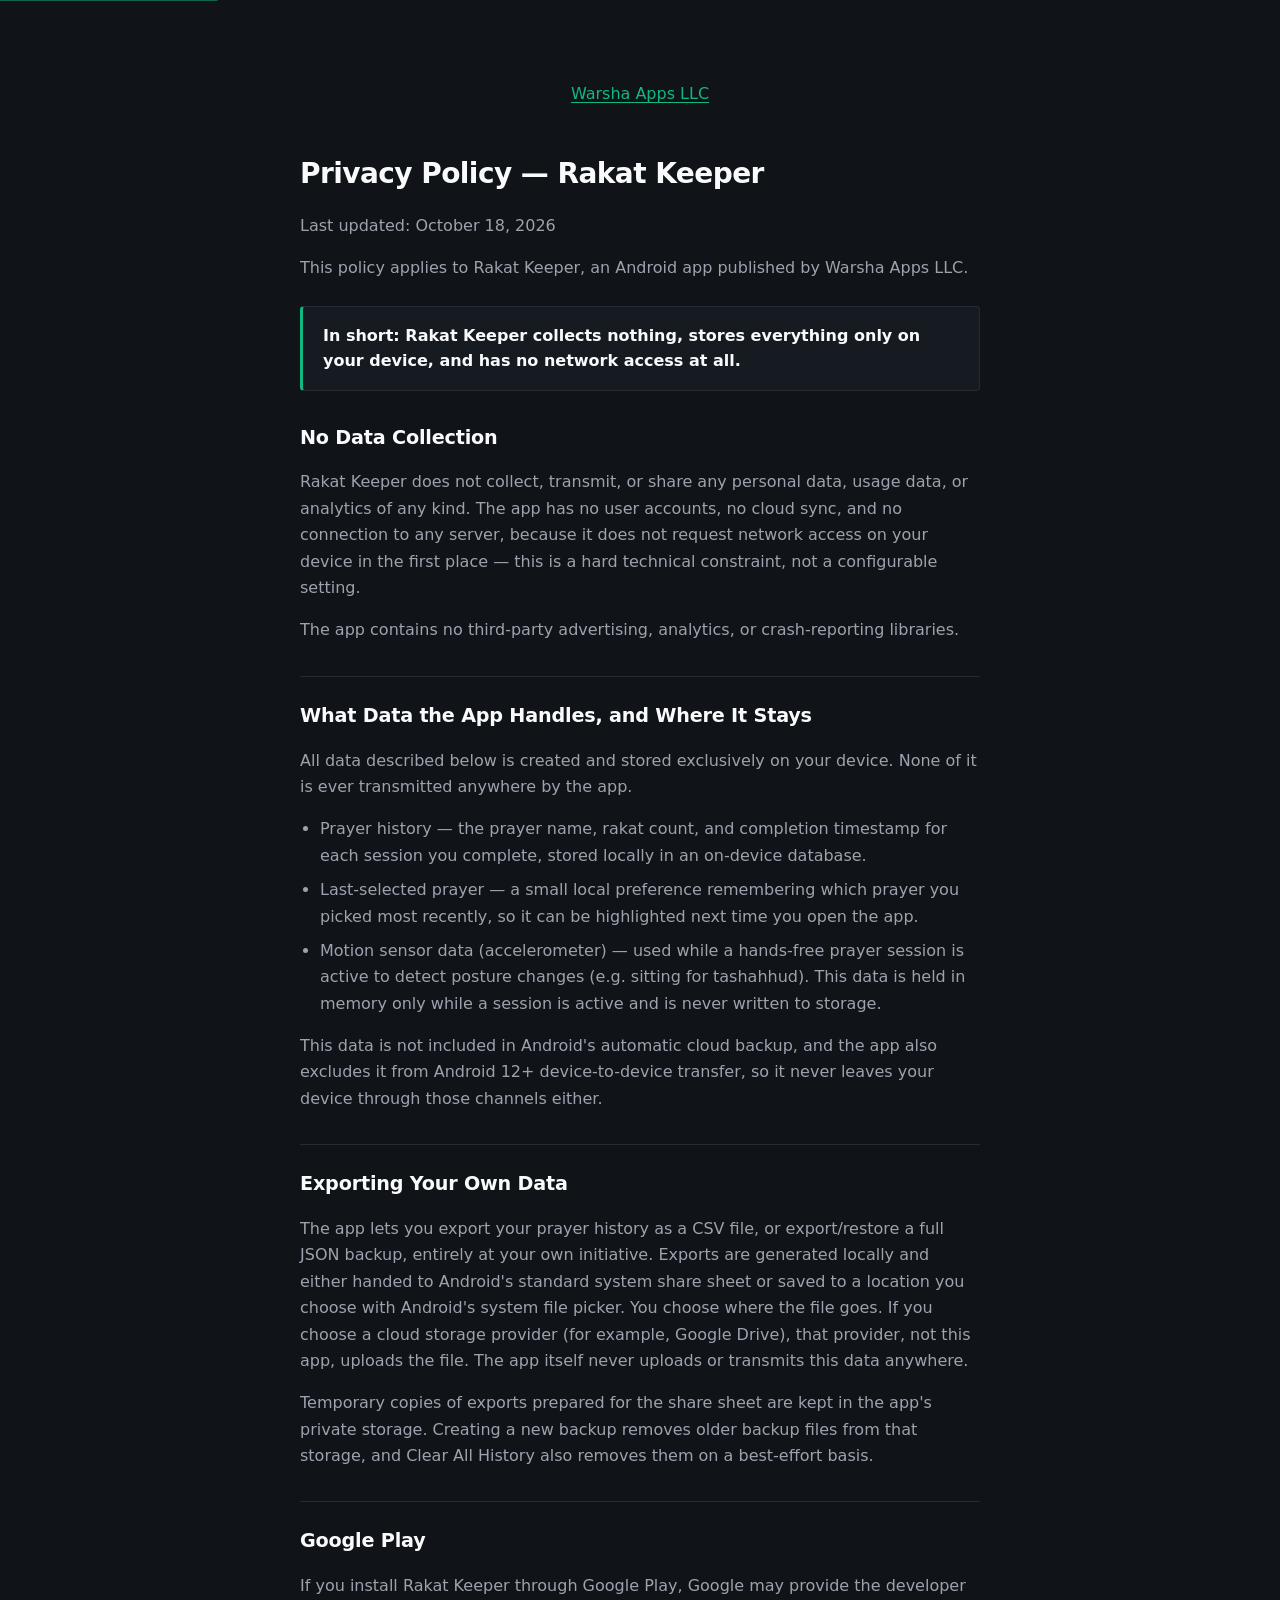
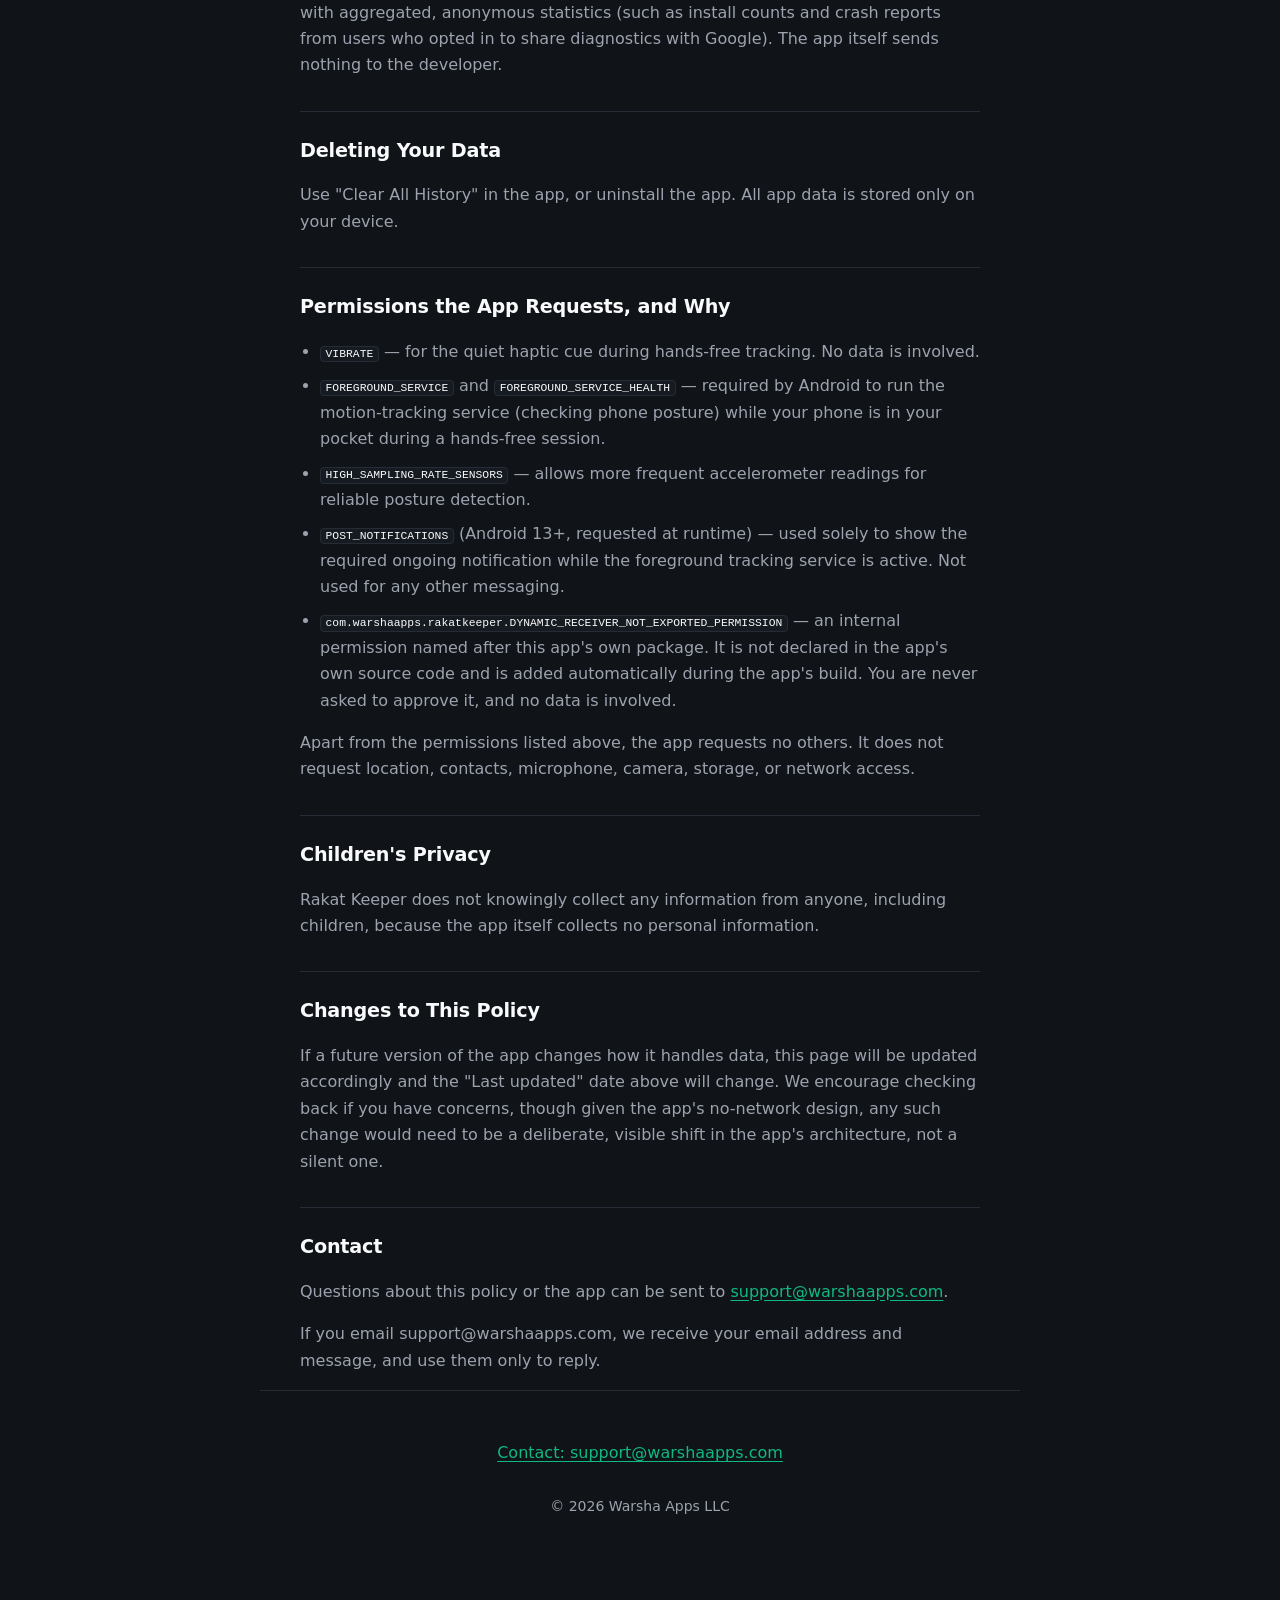
==== commit c6567740: "Privacy policy: list merged internal permission, update date" ====
--- a/privacy/index.html
+++ b/privacy/index.html
@@ -17,7 +17,7 @@
 
     <main id="main" class="policy">
       <h1>Privacy Policy — Rakat Keeper</h1>
-      <p>Last updated: October 10, 2026</p>
+      <p>Last updated: October 18, 2026</p>
       <p>This policy applies to Rakat Keeper, an Android app published by Warsha Apps LLC.</p>
       <div class="summary-box">
         <strong>In short: Rakat Keeper collects nothing, stores everything only on your device, and has no network access at all.</strong>
@@ -52,8 +52,9 @@
         <li><code>FOREGROUND_SERVICE</code> and <code>FOREGROUND_SERVICE_HEALTH</code> — required by Android to run the motion-tracking service (checking phone posture) while your phone is in your pocket during a hands-free session.</li>
         <li><code>HIGH_SAMPLING_RATE_SENSORS</code> — allows more frequent accelerometer readings for reliable posture detection.</li>
         <li><code>POST_NOTIFICATIONS</code> (Android 13+, requested at runtime) — used solely to show the required ongoing notification while the foreground tracking service is active. Not used for any other messaging.</li>
+        <li><code>com.warshaapps.rakatkeeper.DYNAMIC_RECEIVER_NOT_EXPORTED_PERMISSION</code> — an internal permission named after this app's own package. It is not declared in the app's own source code and is added automatically during the app's build. You are never asked to approve it, and no data is involved.</li>
       </ul>
-      <p>The app requests no other permissions. It does not request location, contacts, microphone, camera, storage, or network access.</p>
+      <p>Apart from the permissions listed above, the app requests no others. It does not request location, contacts, microphone, camera, storage, or network access.</p>
 
       <h2>Children's Privacy</h2>
       <p>Rakat Keeper does not knowingly collect any information from anyone, including children, because the app itself collects no personal information.</p>
